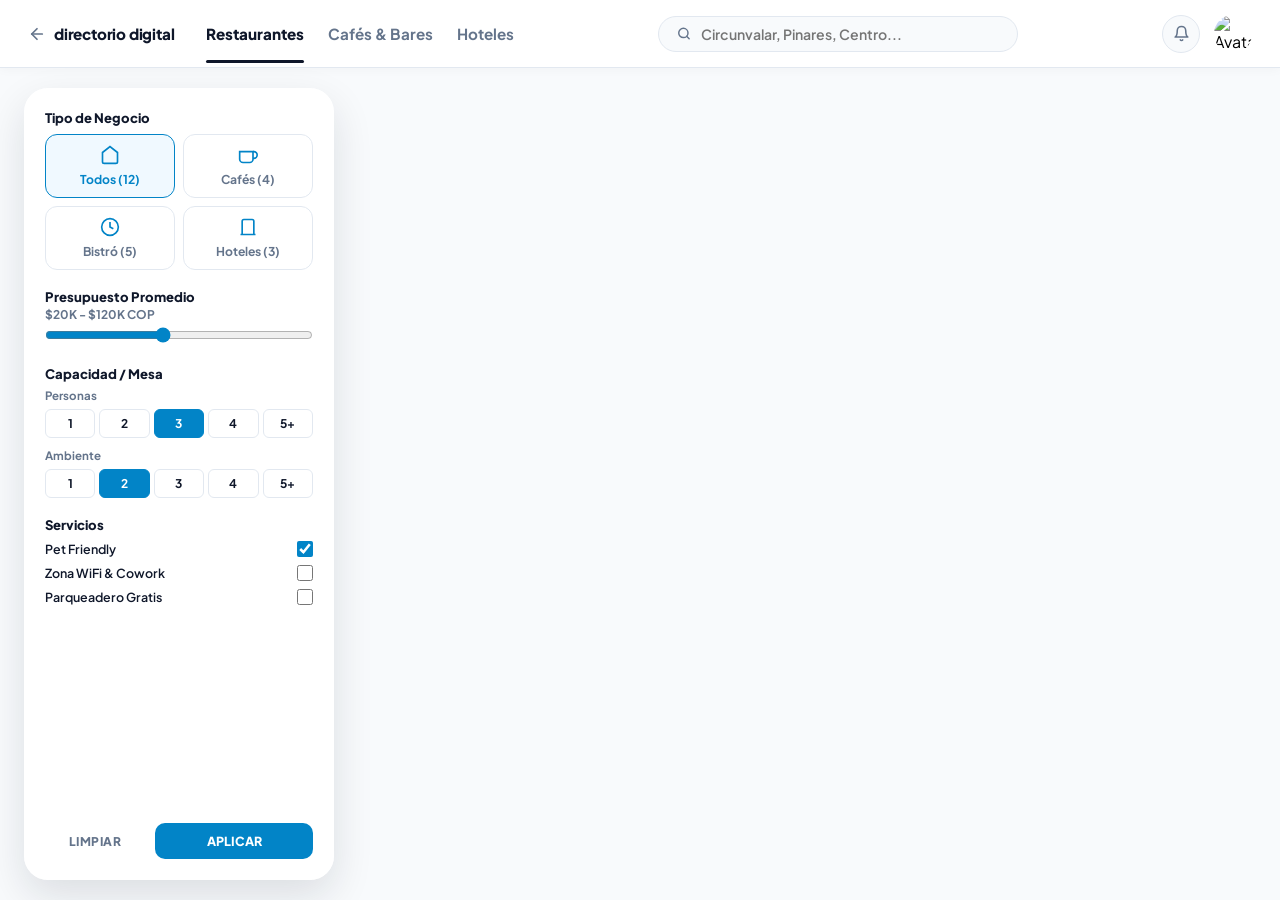
==== mapa.html @ 18b28521 "Add files via upload" ====
<!DOCTYPE html>
<html lang="es">
<head>
  <meta charset="UTF-8">
  <meta name="viewport" content="width=device-width, initial-scale=1.0">
  <title>Directorio Digital — Explorar Mapa</title>
  
  <!-- Google Fonts -->
  <link rel="preconnect" href="https://fonts.googleapis.com">
  <link rel="preconnect" href="https://fonts.gstatic.com" crossorigin>
  <link href="https://fonts.googleapis.com/css2?family=Plus+Jakarta+Sans:wght@400;500;600;700;800&display=swap" rel="stylesheet">
  
  <!-- Leaflet CSS -->
  <link rel="stylesheet" href="https://unpkg.com/leaflet@1.9.4/dist/leaflet.css" />

  <style>
    :root {
      --primary-blue: #0284c7;
      --primary-dark: #0369a1;
      --dark-text: #0f172a;
      --muted-text: #64748b;
      --border-light: #e2e8f0;
      --panel-bg: rgba(255, 255, 255, 0.96);
    }

    * {
      margin: 0;
      padding: 0;
      box-sizing: border-box;
      font-family: 'Plus Jakarta Sans', sans-serif;
    }

    html, body {
      width: 100%;
      height: 100%;
      overflow: hidden;
      background-color: #f8fafc;
    }

    /* --- App Container Full Screen --- */
    .map-dashboard-app {
      width: 100vw;
      height: 100vh;
      display: flex;
      flex-direction: column;
      position: relative;
      overflow: hidden;
    }

    /* --- Top Navbar --- */
    .dashboard-header {
      height: 68px;
      padding: 0 28px;
      display: flex;
      align-items: center;
      justify-content: space-between;
      border-bottom: 1px solid var(--border-light);
      background: #ffffff;
      z-index: 1000;
      flex-shrink: 0;
      box-shadow: 0 2px 10px rgba(0, 0, 0, 0.03);
    }

    .header-nav {
      display: flex;
      align-items: center;
      gap: 24px;
    }

    .dashboard-logo {
      display: flex;
      align-items: center;
      gap: 8px;
      text-decoration: none;
      color: var(--dark-text);
      font-weight: 800;
      font-size: 0.95rem;
      letter-spacing: -0.2px;
      margin-right: 8px;
      flex-shrink: 0;
    }

    .dashboard-logo svg {
      flex-shrink: 0;
      color: var(--muted-text);
      transition: color 0.2s, transform 0.2s;
    }

    .dashboard-logo:hover svg {
      color: var(--primary-blue);
      transform: translateX(-2px);
    }

    .header-nav button {
      background: none;
      border: none;
      font-size: 0.95rem;
      font-weight: 700;
      color: var(--muted-text);
      cursor: pointer;
      padding: 6px 0;
      position: relative;
      transition: color 0.2s;
    }

    .header-nav button.active {
      color: var(--dark-text);
      font-weight: 800;
    }

    .header-nav button.active::after {
      content: '';
      position: absolute;
      bottom: -14px;
      left: 0;
      width: 100%;
      height: 3px;
      background: var(--dark-text);
      border-radius: 99px;
    }

    .search-pill-header {
      background: #f8fafc;
      border: 1px solid var(--border-light);
      border-radius: 999px;
      padding: 8px 18px;
      display: flex;
      align-items: center;
      gap: 10px;
      width: 360px;
    }

    .search-pill-header input {
      border: none;
      outline: none;
      background: transparent;
      width: 100%;
      font-size: 0.88rem;
      font-weight: 600;
      color: var(--dark-text);
    }

    .header-user-side {
      display: flex;
      align-items: center;
      gap: 14px;
    }

    .header-icon-btn {
      width: 38px;
      height: 38px;
      border-radius: 50%;
      border: 1px solid var(--border-light);
      background: #f8fafc;
      display: flex;
      align-items: center;
      justify-content: center;
      cursor: pointer;
      color: var(--muted-text);
    }

    .user-thumb {
      width: 38px;
      height: 38px;
      border-radius: 50%;
      object-fit: cover;
    }

    /* --- Stage con Mapa Full --- */
    .dashboard-stage {
      flex: 1;
      width: 100%;
      height: calc(100vh - 68px);
      position: relative;
      overflow: hidden;
    }

    #map {
      width: 100%;
      height: 100%;
      position: absolute;
      top: 0;
      left: 0;
      z-index: 1;
    }

    /* --- Panel de Filtros Flotante a la Izquierda --- */
    .floating-sidebar {
      position: absolute;
      top: 20px;
      left: 24px;
      bottom: 20px;
      width: 310px;
      background: var(--panel-bg);
      backdrop-filter: blur(16px);
      -webkit-backdrop-filter: blur(16px);
      border: 1px solid rgba(255, 255, 255, 0.8);
      border-radius: 24px;
      box-shadow: 0 16px 40px rgba(15, 23, 42, 0.12);
      z-index: 500;
      padding: 20px;
      display: flex;
      flex-direction: column;
      gap: 18px;
      overflow-y: auto;
    }

    .filter-group-title {
      font-size: 0.82rem;
      font-weight: 800;
      color: var(--dark-text);
      margin-bottom: 8px;
    }

    .property-type-grid {
      display: grid;
      grid-template-columns: 1fr 1fr;
      gap: 8px;
    }

    .property-type-btn {
      background: #ffffff;
      border: 1.5px solid var(--border-light);
      border-radius: 12px;
      padding: 10px;
      display: flex;
      flex-direction: column;
      align-items: center;
      gap: 6px;
      cursor: pointer;
      font-size: 0.76rem;
      font-weight: 700;
      color: var(--muted-text);
      transition: all 0.2s;
    }

    .property-type-btn svg {
      stroke: var(--primary-blue);
      width: 20px;
      height: 20px;
    }

    .property-type-btn.active {
      border-color: var(--primary-blue);
      color: var(--primary-blue);
      background: #f0f9ff;
    }

    .budget-val {
      font-size: 0.75rem;
      font-weight: 700;
      color: var(--muted-text);
      margin-bottom: 4px;
    }

    .budget-slider {
      width: 100%;
      accent-color: var(--primary-blue);
      cursor: pointer;
    }

    .room-selector-group {
      display: flex;
      flex-direction: column;
      gap: 6px;
    }

    .room-label {
      font-size: 0.72rem;
      font-weight: 700;
      color: var(--muted-text);
    }

    .room-buttons {
      display: grid;
      grid-template-columns: repeat(5, 1fr);
      gap: 4px;
    }

    .room-btn {
      background: #ffffff;
      border: 1px solid var(--border-light);
      border-radius: 6px;
      padding: 6px 0;
      font-size: 0.75rem;
      font-weight: 700;
      color: var(--dark-text);
      cursor: pointer;
      transition: all 0.2s;
    }

    .room-btn.active {
      background: var(--primary-blue);
      border-color: var(--primary-blue);
      color: #ffffff;
    }

    .amenities-list {
      display: flex;
      flex-direction: column;
      gap: 8px;
    }

    .amenity-row {
      display: flex;
      justify-content: space-between;
      align-items: center;
      font-size: 0.78rem;
      font-weight: 600;
      color: var(--dark-text);
      cursor: pointer;
    }

    .amenity-row input[type="checkbox"] {
      width: 16px;
      height: 16px;
      accent-color: var(--primary-blue);
      cursor: pointer;
    }

    .sidebar-actions {
      margin-top: auto;
      display: flex;
      align-items: center;
      gap: 10px;
      padding-top: 8px;
    }

    .btn-advanced {
      flex: 1;
      background: transparent;
      border: none;
      font-size: 0.75rem;
      font-weight: 800;
      letter-spacing: 0.5px;
      color: var(--muted-text);
      cursor: pointer;
      text-transform: uppercase;
    }

    .btn-apply-primary {
      flex: 1.3;
      background: var(--primary-blue);
      color: #ffffff;
      border: none;
      border-radius: 10px;
      padding: 10px 14px;
      font-size: 0.78rem;
      font-weight: 800;
      text-transform: uppercase;
      cursor: pointer;
      transition: background 0.2s;
    }

    .btn-apply-primary:hover {
      background: var(--primary-dark);
    }

    /* --- Slider Inferior Flotante --- */
    .bottom-slider {
      position: absolute;
      bottom: 20px;
      left: 358px;
      right: 24px;
      z-index: 500;
      display: flex;
      gap: 14px;
      overflow-x: auto;
      padding: 4px 2px;
      scrollbar-width: none;
    }
    .bottom-slider::-webkit-scrollbar {
      display: none;
    }

    .property-card {
      width: 240px;
      background: #ffffff;
      border-radius: 18px;
      overflow: hidden;
      box-shadow: 0 14px 30px rgba(15, 23, 42, 0.12);
      border: 1px solid var(--border-light);
      flex-shrink: 0;
      cursor: pointer;
      transition: transform 0.2s ease, border-color 0.2s ease;
    }

    .property-card:hover, .property-card.active {
      transform: translateY(-4px);
      border-color: var(--primary-blue);
    }

    .property-thumb-wrap {
      position: relative;
      width: 100%;
      height: 115px;
      padding: 6px 6px 0;
    }

    .property-thumb {
      width: 100%;
      height: 100%;
      border-radius: 12px;
      object-fit: cover;
    }

    .property-tag-badge {
      position: absolute;
      top: 12px;
      left: 12px;
      background: rgba(255, 255, 255, 0.92);
      padding: 3px 8px;
      border-radius: 6px;
      font-size: 0.65rem;
      font-weight: 800;
      color: var(--dark-text);
    }

    .property-details {
      padding: 8px 12px 12px;
    }

    .property-price {
      font-size: 0.95rem;
      font-weight: 800;
      color: var(--dark-text);
      margin-bottom: 2px;
    }

    .property-title {
      font-size: 0.76rem;
      font-weight: 700;
      color: var(--muted-text);
      margin-bottom: 2px;
      white-space: nowrap;
      overflow: hidden;
      text-overflow: ellipsis;
    }

    .property-address {
      font-size: 0.7rem;
      color: #94a3b8;
      white-space: nowrap;
      overflow: hidden;
      text-overflow: ellipsis;
    }

    /* Pines del mapa */
    .map-pulse-pin {
      width: 12px;
      height: 12px;
      border-radius: 50%;
      background: var(--primary-blue);
      border: 2px solid #ffffff;
      box-shadow: 0 0 0 5px rgba(2, 132, 199, 0.35);
      cursor: pointer;
    }

    .map-pulse-pin.active {
      transform: scale(1.3);
      background: var(--dark-text);
      box-shadow: 0 0 0 7px rgba(15, 23, 42, 0.25);
    }

    .mobile-filter-btn {
      display: none;
      position: absolute;
      top: 16px;
      left: 16px;
      z-index: 600;
      background: var(--dark-text);
      color: #ffffff;
      border: none;
      border-radius: 999px;
      padding: 10px 18px;
      font-size: 0.8rem;
      font-weight: 700;
      align-items: center;
      gap: 6px;
      box-shadow: 0 8px 20px rgba(0, 0, 0, 0.2);
      cursor: pointer;
    }

    /* --- Responsive Móvil --- */
    @media (max-width: 820px) {
      .search-pill-header, .header-icon-btn, .user-thumb {
        display: none;
      }
      .dashboard-header {
        padding: 0 16px;
      }
      .header-nav {
        gap: 16px;
        overflow-x: auto;
        scrollbar-width: none;
      }
      .header-nav::-webkit-scrollbar {
        display: none;
      }
      .header-nav button {
        white-space: nowrap;
        flex-shrink: 0;
      }
      .mobile-filter-btn {
        display: flex;
      }
      .floating-sidebar {
        position: fixed;
        top: auto;
        bottom: -100%;
        left: 0;
        right: 0;
        width: 100%;
        height: 75vh;
        border-radius: 28px 28px 0 0;
        z-index: 2000;
        transition: bottom 0.35s ease;
      }
      .floating-sidebar.open {
        bottom: 0;
      }
      .bottom-slider {
        left: 16px;
        right: 16px;
        bottom: 16px;
      }
      .property-card {
        width: 200px;
      }
      .property-thumb-wrap {
        height: 100px;
      }
    }
  </style>
</head>
<body>

  <div class="map-dashboard-app">
    
    <!-- Top Header -->
    <header class="dashboard-header">
      <nav class="header-nav">
        <a href="index.html" class="dashboard-logo" aria-label="Volver al inicio">
          <svg width="18" height="18" viewBox="0 0 24 24" fill="none" stroke="currentColor" stroke-width="2.3" stroke-linecap="round" stroke-linejoin="round"><line x1="19" y1="12" x2="5" y2="12"></line><polyline points="12 19 5 12 12 5"></polyline></svg>
          directorio digital
        </a>
        <button class="active">Restaurantes</button>
        <button>Cafés & Bares</button>
        <button>Hoteles</button>
      </nav>

      <div class="search-pill-header">
        <svg width="15" height="15" viewBox="0 0 24 24" fill="none" stroke="#64748b" stroke-width="2.5" stroke-linecap="round" stroke-linejoin="round">
          <circle cx="11" cy="11" r="8"></circle>
          <line x1="21" y1="21" x2="16.65" y2="16.65"></line>
        </svg>
        <input type="text" id="topSearchInput" placeholder="Circunvalar, Pinares, Centro..." onkeyup="filterPlaces()">
      </div>

      <div class="header-user-side">
        <button class="header-icon-btn" aria-label="Notificaciones">
          <svg width="17" height="17" viewBox="0 0 24 24" fill="none" stroke="currentColor" stroke-width="2.2" stroke-linecap="round" stroke-linejoin="round">
            <path d="M18 8A6 6 0 0 0 6 8c0 7-3 9-3 9h18s-3-2-3-9"></path>
            <path d="M13.73 21a2 2 0 0 1-3.46 0"></path>
          </svg>
        </button>
        <img class="user-thumb" src="https://images.unsplash.com/photo-1534528741775-53994a69daeb?w=100&auto=format&fit=crop&q=60" alt="Avatar">
      </div>
    </header>

    <!-- Stage del Mapa -->
    <div class="dashboard-stage">

      <button class="mobile-filter-btn" onclick="toggleSidebar()">
        <svg width="14" height="14" viewBox="0 0 24 24" fill="none" stroke="currentColor" stroke-width="2.5"><polygon points="22 3 2 3 10 12.46 10 19 14 21 14 12.46 22 3"></polygon></svg>
        Filtros
      </button>

      <!-- Panel Flotante Izquierdo -->
      <aside class="floating-sidebar" id="sidebarPanel">
        <div>
          <div class="filter-group-title">Tipo de Negocio</div>
          <div class="property-type-grid">
            <button class="property-type-btn active" onclick="selectType('todos', this)">
              <svg viewBox="0 0 24 24" fill="none" stroke-width="2"><path d="M3 9l9-7 9 7v11a2 2 0 0 1-2 2H5a2 2 0 0 1-2-2z"></path></svg>
              Todos (12)
            </button>
            <button class="property-type-btn" onclick="selectType('Café', this)">
              <svg viewBox="0 0 24 24" fill="none" stroke-width="2"><path d="M18 8h1a4 4 0 0 1 0 8h-1"></path><path d="M2 8h16v9a4 4 0 0 1-4 4H6a4 4 0 0 1-4-4V8z"></path></svg>
              Cafés (4)
            </button>
            <button class="property-type-btn" onclick="selectType('Restaurante', this)">
              <svg viewBox="0 0 24 24" fill="none" stroke-width="2"><circle cx="12" cy="12" r="10"></circle><path d="M12 6v6l4 2"></path></svg>
              Bistró (5)
            </button>
            <button class="property-type-btn" onclick="selectType('Hotel', this)">
              <svg viewBox="0 0 24 24" fill="none" stroke-width="2"><path d="M3 21h18"></path><path d="M5 21V5a2 2 0 0 1 2-2h10a2 2 0 0 1 2 2v16"></path></svg>
              Hoteles (3)
            </button>
          </div>
        </div>

        <div class="budget-box">
          <div class="filter-group-title" style="margin-bottom:2px;">Presupuesto Promedio</div>
          <div class="budget-val" id="budgetDisplay">$20K - $120K COP</div>
          <input type="range" class="budget-slider" min="20" max="250" value="120" oninput="document.getElementById('budgetDisplay').innerText = '$20K - $' + this.value + 'K COP'">
        </div>

        <div class="room-selector-group">
          <div class="filter-group-title" style="margin-bottom:0;">Capacidad / Mesa</div>
          
          <span class="room-label">Personas</span>
          <div class="room-buttons">
            <button class="room-btn">1</button>
            <button class="room-btn">2</button>
            <button class="room-btn active">3</button>
            <button class="room-btn">4</button>
            <button class="room-btn">5+</button>
          </div>

          <span class="room-label" style="margin-top:4px;">Ambiente</span>
          <div class="room-buttons">
            <button class="room-btn">1</button>
            <button class="room-btn active">2</button>
            <button class="room-btn">3</button>
            <button class="room-btn">4</button>
            <button class="room-btn">5+</button>
          </div>
        </div>

        <div>
          <div class="filter-group-title">Servicios</div>
          <div class="amenities-list">
            <label class="amenity-row">
              <span>Pet Friendly</span>
              <input type="checkbox" checked>
            </label>
            <label class="amenity-row">
              <span>Zona WiFi & Cowork</span>
              <input type="checkbox">
            </label>
            <label class="amenity-row">
              <span>Parqueadero Gratis</span>
              <input type="checkbox">
            </label>
          </div>
        </div>

        <div class="sidebar-actions">
          <button class="btn-advanced" onclick="resetFilters()">Limpiar</button>
          <button class="btn-apply-primary" onclick="toggleSidebar()">Aplicar</button>
        </div>
      </aside>

      <!-- Carrusel Inferior -->
      <div class="bottom-slider" id="propertiesSlider"></div>

      <!-- Mapa -->
      <div id="map"></div>

    </div>
  </div>

  <!-- Leaflet JS -->
  <script src="https://unpkg.com/leaflet@1.9.4/dist/leaflet.js"></script>

  <script>
    const places = [
      {
        id: 1,
        name: "Origen & Grano Café",
        category: "Café",
        tag: "Abierto",
        price: "$14.000 COP",
        sub: "Café Especial · Repostería",
        address: "Cra 13 # 14-22, Centro",
        lat: 4.8143,
        lng: -75.6946,
        image: "https://images.unsplash.com/photo-1554118811-1e0d58224f24?w=500&auto=format&fit=crop&q=60"
      },
      {
        id: 2,
        name: "La Brasa Bistro",
        category: "Restaurante",
        tag: "Recomendado",
        price: "$45.000 COP",
        sub: "Cortes Premium · Vinos",
        address: "Av. Circunvalar # 8-45",
        lat: 4.8095,
        lng: -75.6880,
        image: "https://images.unsplash.com/photo-1517248135467-4c7edcad34c4?w=500&auto=format&fit=crop&q=60"
      },
      {
        id: 3,
        name: "Rooftop 360",
        category: "Restaurante",
        tag: "Popular",
        price: "$38.000 COP",
        sub: "Coctelería · Panorámica",
        address: "Calle 14 # 23-11",
        lat: 4.8160,
        lng: -75.6920,
        image: "https://images.unsplash.com/photo-1514933651103-005eec06c04b?w=500&auto=format&fit=crop&q=60"
      },
      {
        id: 4,
        name: "Casa Verde Suites",
        category: "Hotel",
        tag: "Boutique",
        price: "$180.000 COP",
        sub: "Hospedaje · Desayuno",
        address: "Sector Los Álamos",
        lat: 4.8010,
        lng: -75.6840,
        image: "https://images.unsplash.com/photo-1566073771259-6a8506099945?w=500&auto=format&fit=crop&q=60"
      }
    ];

    let currentCategory = 'todos';
    let markers = {};

    // Iniciar Mapa centrado
    const map = L.map('map', {
      zoomControl: false
    }).setView([4.8115, -75.6900], 14);

    L.control.zoom({ position: 'topright' }).addTo(map);

    L.tileLayer('https://{s}.basemaps.cartocdn.com/light_all/{z}/{x}/{y}{r}.png', {
      attribution: '&copy; OpenStreetMap &copy; CARTO',
      maxZoom: 19
    }).addTo(map);

    // Forzar redibujado de mapa para evitar tiles vacíos
    setTimeout(() => { map.invalidateSize(); }, 250);
    window.addEventListener('resize', () => { map.invalidateSize(); });

    function renderPlaces(items) {
      const slider = document.getElementById('propertiesSlider');
      slider.innerHTML = '';

      Object.values(markers).forEach(m => map.removeLayer(m));
      markers = {};

      items.forEach(place => {
        // Tarjeta
        const card = document.createElement('div');
        card.className = 'property-card';
        card.id = `card-${place.id}`;
        card.onclick = () => focusPlace(place.id);

        card.innerHTML = `
          <div class="property-thumb-wrap">
            <span class="property-tag-badge">${place.tag}</span>
            <img class="property-thumb" src="${place.image}" alt="${place.name}">
          </div>
          <div class="property-details">
            <div class="property-price">${place.price}</div>
            <div class="property-title">${place.sub}</div>
            <div class="property-address">${place.address}</div>
          </div>
        `;
        slider.appendChild(card);

        // Pin mapa
        const pinIcon = L.divIcon({
          className: 'pin-leaflet-wrap',
          html: `<div class="map-pulse-pin" id="pin-${place.id}"></div>`,
          iconSize: [12, 12],
          iconAnchor: [6, 6]
        });

        const popupHtml = `
          <div style="padding:8px 8px 12px; width:210px; background:#fff;">
            <img src="${place.image}" style="width:100%; height:110px; border-radius:10px; object-fit:cover; margin-bottom:6px;">
            <div style="font-weight:800; font-size:0.95rem; color:#0f172a;">${place.price}</div>
            <div style="font-weight:700; font-size:0.75rem; color:#64748b;">${place.name}</div>
            <div style="font-size:0.7rem; color:#94a3b8;">${place.address}</div>
          </div>
        `;

        const marker = L.marker([place.lat, place.lng], { icon: pinIcon })
          .addTo(map)
          .bindPopup(popupHtml, { offset: [0, -6] });

        marker.on('click', () => highlightCard(place.id));
        markers[place.id] = marker;
      });
    }

    function focusPlace(id) {
      highlightCard(id);
      const place = places.find(p => p.id === id);
      if (place && markers[id]) {
        map.flyTo([place.lat, place.lng], 16, { duration: 0.8 });
        markers[id].openPopup();
      }
    }

    function highlightCard(id) {
      document.querySelectorAll('.property-card').forEach(c => c.classList.remove('active'));
      document.querySelectorAll('.map-pulse-pin').forEach(p => p.classList.remove('active'));

      const targetCard = document.getElementById(`card-${id}`);
      const targetPin = document.getElementById(`pin-${id}`);

      if (targetCard) {
        targetCard.classList.add('active');
        targetCard.scrollIntoView({ behavior: 'smooth', block: 'nearest', inline: 'center' });
      }
      if (targetPin) targetPin.classList.add('active');
    }

    function selectType(cat, btn) {
      currentCategory = cat;
      document.querySelectorAll('.property-type-btn').forEach(b => b.classList.remove('active'));
      btn.classList.add('active');
      filterPlaces();
    }

    function filterPlaces() {
      const search = document.getElementById('topSearchInput').value.toLowerCase();
      const filtered = places.filter(p => {
        const matchCat = currentCategory === 'todos' || p.category === currentCategory;
        const matchTxt = p.name.toLowerCase().includes(search) || p.address.toLowerCase().includes(search);
        return matchCat && matchTxt;
      });
      renderPlaces(filtered);
    }

    function resetFilters() {
      currentCategory = 'todos';
      document.getElementById('topSearchInput').value = '';
      document.querySelectorAll('.property-type-btn').forEach((b, i) => b.classList.toggle('active', i === 0));
      renderPlaces(places);
    }

    function toggleSidebar() {
      document.getElementById('sidebarPanel').classList.toggle('open');
    }

    renderPlaces(places);
  </script>
</body>
</html>
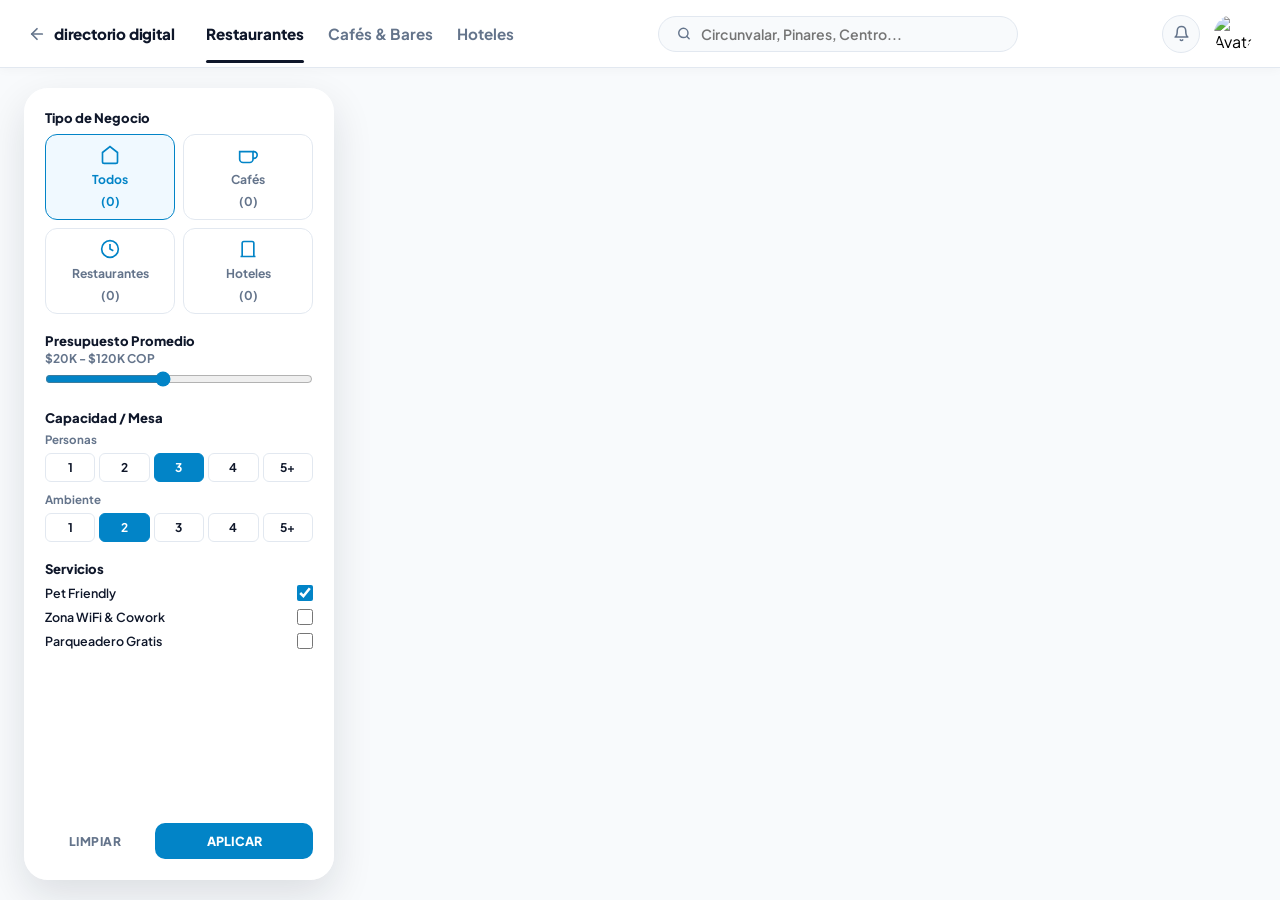
==== commit 53aea725: "Add files via upload" ====
--- a/mapa.html
+++ b/mapa.html
@@ -9,9 +9,6 @@
   <link rel="preconnect" href="https://fonts.googleapis.com">
   <link rel="preconnect" href="https://fonts.gstatic.com" crossorigin>
   <link href="https://fonts.googleapis.com/css2?family=Plus+Jakarta+Sans:wght@400;500;600;700;800&display=swap" rel="stylesheet">
-  
-  <!-- Leaflet CSS -->
-  <link rel="stylesheet" href="https://unpkg.com/leaflet@1.9.4/dist/leaflet.css" />
 
   <style>
     :root {
@@ -443,23 +440,6 @@
       white-space: nowrap;
       overflow: hidden;
       text-overflow: ellipsis;
-    }
-
-    /* Pines del mapa */
-    .map-pulse-pin {
-      width: 12px;
-      height: 12px;
-      border-radius: 50%;
-      background: var(--primary-blue);
-      border: 2px solid #ffffff;
-      box-shadow: 0 0 0 5px rgba(2, 132, 199, 0.35);
-      cursor: pointer;
-    }
-
-    .map-pulse-pin.active {
-      transform: scale(1.3);
-      background: var(--dark-text);
-      box-shadow: 0 0 0 7px rgba(15, 23, 42, 0.25);
     }
 
     .mobile-filter-btn {
@@ -481,6 +461,29 @@
       cursor: pointer;
     }
 
+    /* Aviso de datos de ejemplo / error de conexión */
+    .demo-data-banner {
+      display: none;
+      position: absolute;
+      top: 16px;
+      right: 16px;
+      z-index: 700;
+      background: rgba(15, 23, 42, 0.92);
+      color: #ffffff;
+      padding: 8px 16px;
+      border-radius: 999px;
+      font-size: 0.72rem;
+      font-weight: 700;
+      box-shadow: 0 8px 20px rgba(0, 0, 0, 0.2);
+      max-width: 300px;
+      text-align: center;
+      line-height: 1.4;
+    }
+
+    .demo-data-banner.warning {
+      background: rgba(220, 38, 38, 0.95);
+    }
+
     /* --- Responsive Móvil --- */
     @media (max-width: 820px) {
       .search-pill-header, .header-icon-btn, .user-thumb {
@@ -583,19 +586,19 @@
           <div class="property-type-grid">
             <button class="property-type-btn active" onclick="selectType('todos', this)">
               <svg viewBox="0 0 24 24" fill="none" stroke-width="2"><path d="M3 9l9-7 9 7v11a2 2 0 0 1-2 2H5a2 2 0 0 1-2-2z"></path></svg>
-              Todos (12)
+              Todos <span class="ptb-count" data-cat="todos">(0)</span>
             </button>
             <button class="property-type-btn" onclick="selectType('Café', this)">
               <svg viewBox="0 0 24 24" fill="none" stroke-width="2"><path d="M18 8h1a4 4 0 0 1 0 8h-1"></path><path d="M2 8h16v9a4 4 0 0 1-4 4H6a4 4 0 0 1-4-4V8z"></path></svg>
-              Cafés (4)
+              Cafés <span class="ptb-count" data-cat="Café">(0)</span>
             </button>
             <button class="property-type-btn" onclick="selectType('Restaurante', this)">
               <svg viewBox="0 0 24 24" fill="none" stroke-width="2"><circle cx="12" cy="12" r="10"></circle><path d="M12 6v6l4 2"></path></svg>
-              Bistró (5)
+              Restaurantes <span class="ptb-count" data-cat="Restaurante">(0)</span>
             </button>
             <button class="property-type-btn" onclick="selectType('Hotel', this)">
               <svg viewBox="0 0 24 24" fill="none" stroke-width="2"><path d="M3 21h18"></path><path d="M5 21V5a2 2 0 0 1 2-2h10a2 2 0 0 1 2 2v16"></path></svg>
-              Hoteles (3)
+              Hoteles <span class="ptb-count" data-cat="Hotel">(0)</span>
             </button>
           </div>
         </div>
@@ -652,6 +655,9 @@
         </div>
       </aside>
 
+      <!-- Aviso de datos de ejemplo / error de conexión -->
+      <div class="demo-data-banner" id="demoDataBanner"></div>
+
       <!-- Carrusel Inferior -->
       <div class="bottom-slider" id="propertiesSlider"></div>
 
@@ -661,185 +667,287 @@
     </div>
   </div>
 
-  <!-- Leaflet JS -->
-  <script src="https://unpkg.com/leaflet@1.9.4/dist/leaflet.js"></script>
+  <!-- Firebase (mismo proyecto que tu app gogo-ayuda-pereira; colección nueva
+       "directorio_negocios" para no tocar la colección "negocios" de esa otra app) -->
+  <script src="https://www.gstatic.com/firebasejs/10.13.1/firebase-app-compat.js"></script>
+  <script src="https://www.gstatic.com/firebasejs/10.13.1/firebase-firestore-compat.js"></script>
+  <script src="https://www.gstatic.com/firebasejs/10.13.1/firebase-auth-compat.js"></script>
 
   <script>
-    const places = [
-      {
-        id: 1,
-        name: "Origen & Grano Café",
-        category: "Café",
-        tag: "Abierto",
-        price: "$14.000 COP",
-        sub: "Café Especial · Repostería",
-        address: "Cra 13 # 14-22, Centro",
-        lat: 4.8143,
-        lng: -75.6946,
-        image: "https://images.unsplash.com/photo-1554118811-1e0d58224f24?w=500&auto=format&fit=crop&q=60"
-      },
-      {
-        id: 2,
-        name: "La Brasa Bistro",
-        category: "Restaurante",
-        tag: "Recomendado",
-        price: "$45.000 COP",
-        sub: "Cortes Premium · Vinos",
-        address: "Av. Circunvalar # 8-45",
-        lat: 4.8095,
-        lng: -75.6880,
-        image: "https://images.unsplash.com/photo-1517248135467-4c7edcad34c4?w=500&auto=format&fit=crop&q=60"
-      },
-      {
-        id: 3,
-        name: "Rooftop 360",
-        category: "Restaurante",
-        tag: "Popular",
-        price: "$38.000 COP",
-        sub: "Coctelería · Panorámica",
-        address: "Calle 14 # 23-11",
-        lat: 4.8160,
-        lng: -75.6920,
-        image: "https://images.unsplash.com/photo-1514933651103-005eec06c04b?w=500&auto=format&fit=crop&q=60"
-      },
-      {
-        id: 4,
-        name: "Casa Verde Suites",
-        category: "Hotel",
-        tag: "Boutique",
-        price: "$180.000 COP",
-        sub: "Hospedaje · Desayuno",
-        address: "Sector Los Álamos",
-        lat: 4.8010,
-        lng: -75.6840,
-        image: "https://images.unsplash.com/photo-1566073771259-6a8506099945?w=500&auto=format&fit=crop&q=60"
-      }
+    /* =========================================================================
+       CONFIGURACIÓN DE FIREBASE
+       Mismo proyecto de Firebase que ya usas en gogo-ayuda-pereira (mismo
+       Firebase Console). Los negocios de este directorio viven en una
+       colección aparte para no mezclarse con los datos de esa otra app.
+
+       Documento esperado en Firestore, colección "directorio_negocios":
+       {
+         nombre: "Origen & Grano Café",
+         categoria: "Café" | "Restaurante" | "Hotel",
+         etiqueta: "Abierto",
+         precio: "$14.000 COP",
+         descripcion: "Café Especial · Repostería",
+         direccion: "Cra 13 # 14-22, Centro",
+         lat: 4.8143,
+         lng: -75.6946,
+         imagen: "https://..."
+       }
+       ========================================================================= */
+    const firebaseConfig = {
+      apiKey: "AIzaSyACQy3_crmbhwAhDhz1Pzna867rIgVKkys",
+      authDomain: "pereira-ayuda.firebaseapp.com",
+      projectId: "pereira-ayuda",
+      storageBucket: "pereira-ayuda.firebasestorage.app",
+      messagingSenderId: "984621155917",
+      appId: "1:984621155917:web:beeccea5aea47cfc43be04"
+    };
+
+    firebase.initializeApp(firebaseConfig);
+    const db = firebase.firestore();
+    const auth = firebase.auth();
+
+    // Datos de respaldo: solo se usan mientras la colección de Firestore esté
+    // vacía (o si no se puede conectar), para que el mapa nunca se vea vacío.
+    const FALLBACK_PLACES = [
+      { id: 'demo-1', nombre: "Origen & Grano Café", categoria: "Café", etiqueta: "Abierto", precio: "$14.000 COP", descripcion: "Café Especial · Repostería", direccion: "Cra 13 # 14-22, Centro", lat: 4.8143, lng: -75.6946, imagen: "https://images.unsplash.com/photo-1554118811-1e0d58224f24?w=500&auto=format&fit=crop&q=60" },
+      { id: 'demo-2', nombre: "La Brasa Bistro", categoria: "Restaurante", etiqueta: "Recomendado", precio: "$45.000 COP", descripcion: "Cortes Premium · Vinos", direccion: "Av. Circunvalar # 8-45", lat: 4.8095, lng: -75.6880, imagen: "https://images.unsplash.com/photo-1517248135467-4c7edcad34c4?w=500&auto=format&fit=crop&q=60" },
+      { id: 'demo-3', nombre: "Rooftop 360", categoria: "Restaurante", etiqueta: "Popular", precio: "$38.000 COP", descripcion: "Coctelería · Panorámica", direccion: "Calle 14 # 23-11", lat: 4.8160, lng: -75.6920, imagen: "https://images.unsplash.com/photo-1514933651103-005eec06c04b?w=500&auto=format&fit=crop&q=60" },
+      { id: 'demo-4', nombre: "Casa Verde Suites", categoria: "Hotel", etiqueta: "Boutique", precio: "$180.000 COP", descripcion: "Hospedaje · Desayuno", direccion: "Sector Los Álamos", lat: 4.8010, lng: -75.6840, imagen: "https://images.unsplash.com/photo-1566073771259-6a8506099945?w=500&auto=format&fit=crop&q=60" }
     ];
-
+    const FALLBACK_MAP = FALLBACK_PLACES.reduce((acc, p) => { acc[p.id] = p; return acc; }, {});
+
+    const PEREIRA_CENTER = { lat: 4.8115, lng: -75.6900 };
+
+    // Mismo estilo de mapa "claro" que ya usas en gogo-ayuda-pereira
+    const MAP_LIGHT_STYLE = [
+      { elementType: 'geometry', stylers: [{ color: '#f4f5f6' }] },
+      { elementType: 'labels.text.stroke', stylers: [{ color: '#ffffff' }] },
+      { elementType: 'labels.text.fill', stylers: [{ color: '#5b6168' }] },
+      { featureType: 'administrative', elementType: 'geometry', stylers: [{ color: '#c9ced2' }] },
+      { featureType: 'poi', stylers: [{ visibility: 'off' }] },
+      { featureType: 'road', elementType: 'geometry', stylers: [{ color: '#ffffff' }] },
+      { featureType: 'road', elementType: 'labels.text.fill', stylers: [{ color: '#6b7280' }] },
+      { featureType: 'road.highway', elementType: 'geometry', stylers: [{ color: '#e7e2c8' }] },
+      { featureType: 'transit', stylers: [{ visibility: 'off' }] },
+      { featureType: 'water', elementType: 'geometry', stylers: [{ color: '#cfe8f3' }] },
+      { featureType: 'water', elementType: 'labels.text.fill', stylers: [{ color: '#5b6168' }] }
+    ];
+
+    let map = null;
+    let mapReady = false;
+    let infoWindow = null;
+    let negocios = {};          // id -> data, viene de Firestore en tiempo real
+    let firestoreHasData = false;
+    let markers = {};           // id -> google.maps.Marker
     let currentCategory = 'todos';
-    let markers = {};
-
-    // Iniciar Mapa centrado
-    const map = L.map('map', {
-      zoomControl: false
-    }).setView([4.8115, -75.6900], 14);
-
-    L.control.zoom({ position: 'topright' }).addTo(map);
-
-    L.tileLayer('https://{s}.basemaps.cartocdn.com/light_all/{z}/{x}/{y}{r}.png', {
-      attribution: '&copy; OpenStreetMap &copy; CARTO',
-      maxZoom: 19
-    }).addTo(map);
-
-    // Forzar redibujado de mapa para evitar tiles vacíos
-    setTimeout(() => { map.invalidateSize(); }, 250);
-    window.addEventListener('resize', () => { map.invalidateSize(); });
-
-    function renderPlaces(items) {
+    let activeId = null;
+
+    function showBanner(msg, type) {
+      const el = document.getElementById('demoDataBanner');
+      el.textContent = msg;
+      el.className = 'demo-data-banner' + (type ? ' ' + type : '');
+      el.style.display = 'block';
+    }
+    function hideBanner() {
+      document.getElementById('demoDataBanner').style.display = 'none';
+    }
+
+    function currentSource() {
+      return firestoreHasData ? negocios : FALLBACK_MAP;
+    }
+
+    function pinIcon(active) {
+      const fill = active ? '#0f172a' : '#0284c7';
+      const ring = active ? 'rgba(15,23,42,0.25)' : 'rgba(2,132,199,0.35)';
+      const size = active ? 30 : 24;
+      const svg = `<svg xmlns="http://www.w3.org/2000/svg" width="${size}" height="${size}" viewBox="0 0 24 24">
+        <circle cx="12" cy="12" r="10" fill="${ring}"/>
+        <circle cx="12" cy="12" r="6" fill="${fill}" stroke="#ffffff" stroke-width="2"/>
+      </svg>`;
+      return {
+        url: 'data:image/svg+xml;charset=UTF-8,' + encodeURIComponent(svg),
+        scaledSize: new google.maps.Size(size, size),
+        anchor: new google.maps.Point(size / 2, size / 2)
+      };
+    }
+
+    function popupHtml(p) {
+      return `
+        <div style="padding:8px 8px 12px; width:210px; font-family:'Plus Jakarta Sans', sans-serif;">
+          <img src="${p.imagen || ''}" style="width:100%; height:110px; border-radius:10px; object-fit:cover; margin-bottom:6px;">
+          <div style="font-weight:800; font-size:0.95rem; color:#0f172a;">${p.precio || ''}</div>
+          <div style="font-weight:700; font-size:0.75rem; color:#64748b;">${p.nombre || ''}</div>
+          <div style="font-size:0.7rem; color:#94a3b8;">${p.direccion || ''}</div>
+        </div>
+      `;
+    }
+
+    function updateCounts(all) {
+      const counts = { todos: all.length, 'Café': 0, 'Restaurante': 0, 'Hotel': 0 };
+      all.forEach(p => { if (counts[p.categoria] !== undefined) counts[p.categoria]++; });
+      document.querySelectorAll('.ptb-count').forEach(el => {
+        el.textContent = `(${counts[el.dataset.cat] || 0})`;
+      });
+    }
+
+    function renderAll() {
+      if (!mapReady) return;
+
+      const source = currentSource();
+      const all = Object.values(source);
+      const search = (document.getElementById('topSearchInput').value || '').toLowerCase();
+      const entries = Object.entries(source).filter(([, p]) => {
+        const matchCat = currentCategory === 'todos' || p.categoria === currentCategory;
+        const matchTxt = (p.nombre || '').toLowerCase().includes(search) || (p.direccion || '').toLowerCase().includes(search);
+        return matchCat && matchTxt;
+      });
+
+      // Tarjetas del carrusel inferior
       const slider = document.getElementById('propertiesSlider');
       slider.innerHTML = '';
-
-      Object.values(markers).forEach(m => map.removeLayer(m));
-      markers = {};
-
-      items.forEach(place => {
-        // Tarjeta
+      entries.forEach(([id, p]) => {
         const card = document.createElement('div');
-        card.className = 'property-card';
-        card.id = `card-${place.id}`;
-        card.onclick = () => focusPlace(place.id);
-
+        card.className = 'property-card' + (id === activeId ? ' active' : '');
+        card.id = `card-${id}`;
+        card.onclick = () => focusPlace(id);
         card.innerHTML = `
           <div class="property-thumb-wrap">
-            <span class="property-tag-badge">${place.tag}</span>
-            <img class="property-thumb" src="${place.image}" alt="${place.name}">
+            <span class="property-tag-badge">${p.etiqueta || ''}</span>
+            <img class="property-thumb" src="${p.imagen || ''}" alt="${p.nombre || ''}">
           </div>
           <div class="property-details">
-            <div class="property-price">${place.price}</div>
-            <div class="property-title">${place.sub}</div>
-            <div class="property-address">${place.address}</div>
+            <div class="property-price">${p.precio || ''}</div>
+            <div class="property-title">${p.descripcion || ''}</div>
+            <div class="property-address">${p.direccion || ''}</div>
           </div>
         `;
         slider.appendChild(card);
-
-        // Pin mapa
-        const pinIcon = L.divIcon({
-          className: 'pin-leaflet-wrap',
-          html: `<div class="map-pulse-pin" id="pin-${place.id}"></div>`,
-          iconSize: [12, 12],
-          iconAnchor: [6, 6]
-        });
-
-        const popupHtml = `
-          <div style="padding:8px 8px 12px; width:210px; background:#fff;">
-            <img src="${place.image}" style="width:100%; height:110px; border-radius:10px; object-fit:cover; margin-bottom:6px;">
-            <div style="font-weight:800; font-size:0.95rem; color:#0f172a;">${place.price}</div>
-            <div style="font-weight:700; font-size:0.75rem; color:#64748b;">${place.name}</div>
-            <div style="font-size:0.7rem; color:#94a3b8;">${place.address}</div>
-          </div>
-        `;
-
-        const marker = L.marker([place.lat, place.lng], { icon: pinIcon })
-          .addTo(map)
-          .bindPopup(popupHtml, { offset: [0, -6] });
-
-        marker.on('click', () => highlightCard(place.id));
-        markers[place.id] = marker;
       });
+
+      // Marcadores: quita los que ya no aplican, agrega/actualiza el resto
+      const visibleIds = new Set(entries.map(([id]) => id));
+      Object.keys(markers).forEach(id => {
+        if (!visibleIds.has(id)) {
+          markers[id].setMap(null);
+          delete markers[id];
+        }
+      });
+
+      entries.forEach(([id, p]) => {
+        if (typeof p.lat !== 'number' || typeof p.lng !== 'number') return;
+        if (markers[id]) {
+          markers[id].setPosition({ lat: p.lat, lng: p.lng });
+          markers[id].setIcon(pinIcon(id === activeId));
+        } else {
+          const marker = new google.maps.Marker({
+            position: { lat: p.lat, lng: p.lng },
+            map,
+            icon: pinIcon(id === activeId),
+            title: p.nombre || ''
+          });
+          marker.addListener('click', () => focusPlace(id));
+          markers[id] = marker;
+        }
+      });
+
+      updateCounts(all);
     }
 
     function focusPlace(id) {
+      const p = currentSource()[id];
+      if (!p || !markers[id]) return;
+
       highlightCard(id);
-      const place = places.find(p => p.id === id);
-      if (place && markers[id]) {
-        map.flyTo([place.lat, place.lng], 16, { duration: 0.8 });
-        markers[id].openPopup();
-      }
+      map.panTo({ lat: p.lat, lng: p.lng });
+      map.setZoom(16);
+      infoWindow.setContent(popupHtml(p));
+      infoWindow.open({ map, anchor: markers[id] });
     }
 
     function highlightCard(id) {
+      const prevActive = activeId;
+      activeId = id;
+
       document.querySelectorAll('.property-card').forEach(c => c.classList.remove('active'));
-      document.querySelectorAll('.map-pulse-pin').forEach(p => p.classList.remove('active'));
-
       const targetCard = document.getElementById(`card-${id}`);
-      const targetPin = document.getElementById(`pin-${id}`);
-
       if (targetCard) {
         targetCard.classList.add('active');
         targetCard.scrollIntoView({ behavior: 'smooth', block: 'nearest', inline: 'center' });
       }
-      if (targetPin) targetPin.classList.add('active');
+
+      if (prevActive && markers[prevActive]) markers[prevActive].setIcon(pinIcon(false));
+      if (markers[id]) markers[id].setIcon(pinIcon(true));
     }
 
     function selectType(cat, btn) {
       currentCategory = cat;
       document.querySelectorAll('.property-type-btn').forEach(b => b.classList.remove('active'));
       btn.classList.add('active');
-      filterPlaces();
+      renderAll();
     }
 
     function filterPlaces() {
-      const search = document.getElementById('topSearchInput').value.toLowerCase();
-      const filtered = places.filter(p => {
-        const matchCat = currentCategory === 'todos' || p.category === currentCategory;
-        const matchTxt = p.name.toLowerCase().includes(search) || p.address.toLowerCase().includes(search);
-        return matchCat && matchTxt;
-      });
-      renderPlaces(filtered);
+      renderAll();
     }
 
     function resetFilters() {
       currentCategory = 'todos';
       document.getElementById('topSearchInput').value = '';
       document.querySelectorAll('.property-type-btn').forEach((b, i) => b.classList.toggle('active', i === 0));
-      renderPlaces(places);
+      renderAll();
     }
 
     function toggleSidebar() {
       document.getElementById('sidebarPanel').classList.toggle('open');
     }
 
-    renderPlaces(places);
+    // Llamada automáticamente por el script de Google Maps de abajo (parámetro callback)
+    function initGoogleMap() {
+      map = new google.maps.Map(document.getElementById('map'), {
+        center: PEREIRA_CENTER,
+        zoom: 14,
+        styles: MAP_LIGHT_STYLE,
+        disableDefaultUI: false,
+        zoomControl: true,
+        fullscreenControl: false,
+        streetViewControl: false,
+        mapTypeControl: false
+      });
+      infoWindow = new google.maps.InfoWindow();
+      mapReady = true;
+      renderAll();
+    }
+    window.initGoogleMap = initGoogleMap;
+
+    // Autenticación anónima (mismo mecanismo que gogo-ayuda-pereira) + escucha
+    // en tiempo real de la colección "directorio_negocios"
+    auth.signInAnonymously().then(() => {
+      db.collection('directorio_negocios').onSnapshot(snapshot => {
+        negocios = {};
+        snapshot.forEach(doc => { negocios[doc.id] = doc.data(); });
+        firestoreHasData = snapshot.size > 0;
+        if (firestoreHasData) {
+          hideBanner();
+        } else {
+          showBanner('Mostrando negocios de ejemplo — agrega los tuyos en Firestore (colección "directorio_negocios")');
+        }
+        renderAll();
+      }, err => {
+        console.error('Error escuchando directorio_negocios:', err);
+        showBanner('No se pudo leer Firestore (revisa las reglas de seguridad) — mostrando negocios de ejemplo', 'warning');
+        renderAll();
+      });
+    }).catch(err => {
+      console.error('Error de autenticación Firebase:', err);
+      showBanner('No se pudo conectar con Firebase — mostrando negocios de ejemplo', 'warning');
+      renderAll();
+    });
   </script>
+
+  <!-- Google Maps JS API: usa la misma API Key que gogo-ayuda-pereira.
+       IMPORTANTE: en Google Cloud Console debes agregar este dominio
+       (directorio-digital.pages.dev/*) a los "Referentes HTTP" permitidos
+       de esta API Key, o el mapa no cargará. -->
+  <script async defer src="https://maps.googleapis.com/maps/api/js?key=AIzaSyAHk56a7SXa61oy1xaTOdPQ_bLZ3E_Tcls&callback=initGoogleMap"></script>
 </body>
 </html>
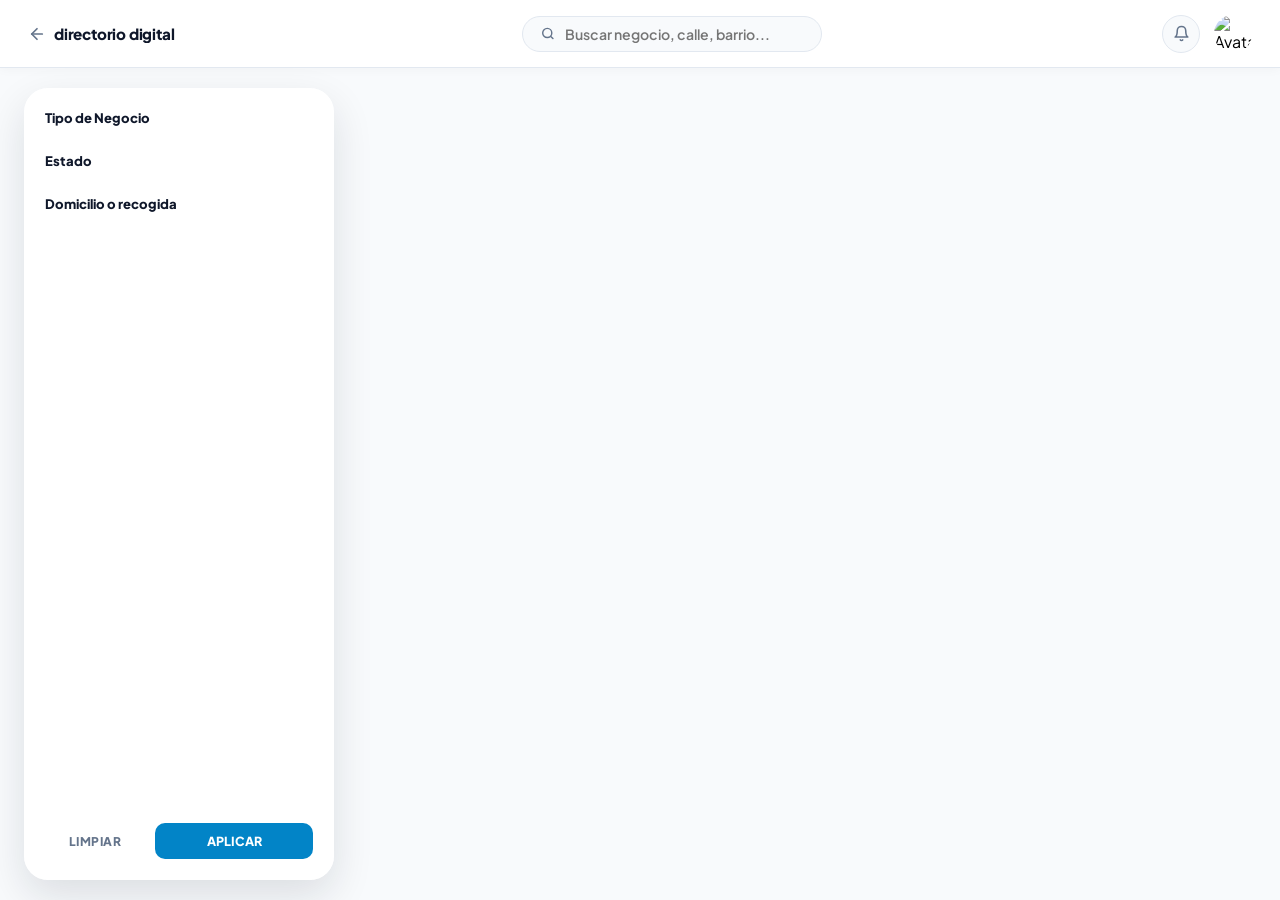
==== commit b8b6fa67: "Add files via upload" ====
--- a/mapa.html
+++ b/mapa.html
@@ -4,7 +4,7 @@
   <meta charset="UTF-8">
   <meta name="viewport" content="width=device-width, initial-scale=1.0">
   <title>Directorio Digital — Explorar Mapa</title>
-  
+
   <!-- Google Fonts -->
   <link rel="preconnect" href="https://fonts.googleapis.com">
   <link rel="preconnect" href="https://fonts.gstatic.com" crossorigin>
@@ -18,6 +18,7 @@
       --muted-text: #64748b;
       --border-light: #e2e8f0;
       --panel-bg: rgba(255, 255, 255, 0.96);
+      --whatsapp-green: #16a34a;
     }
 
     * {
@@ -56,12 +57,19 @@
       z-index: 1000;
       flex-shrink: 0;
       box-shadow: 0 2px 10px rgba(0, 0, 0, 0.03);
+      gap: 20px;
     }
 
     .header-nav {
       display: flex;
       align-items: center;
-      gap: 24px;
+      gap: 20px;
+      overflow-x: auto;
+      scrollbar-width: none;
+      min-width: 0;
+    }
+    .header-nav::-webkit-scrollbar {
+      display: none;
     }
 
     .dashboard-logo {
@@ -91,13 +99,15 @@
     .header-nav button {
       background: none;
       border: none;
-      font-size: 0.95rem;
+      font-size: 0.88rem;
       font-weight: 700;
       color: var(--muted-text);
       cursor: pointer;
       padding: 6px 0;
       position: relative;
       transition: color 0.2s;
+      white-space: nowrap;
+      flex-shrink: 0;
     }
 
     .header-nav button.active {
@@ -124,7 +134,8 @@
       display: flex;
       align-items: center;
       gap: 10px;
-      width: 360px;
+      width: 300px;
+      flex-shrink: 0;
     }
 
     .search-pill-header input {
@@ -141,6 +152,7 @@
       display: flex;
       align-items: center;
       gap: 14px;
+      flex-shrink: 0;
     }
 
     .header-icon-btn {
@@ -213,6 +225,9 @@
       display: grid;
       grid-template-columns: 1fr 1fr;
       gap: 8px;
+      max-height: 260px;
+      overflow-y: auto;
+      padding-right: 2px;
     }
 
     .property-type-btn {
@@ -225,16 +240,18 @@
       align-items: center;
       gap: 6px;
       cursor: pointer;
-      font-size: 0.76rem;
+      font-size: 0.72rem;
       font-weight: 700;
       color: var(--muted-text);
       transition: all 0.2s;
+      text-align: center;
     }
 
     .property-type-btn svg {
       stroke: var(--primary-blue);
       width: 20px;
       height: 20px;
+      flex-shrink: 0;
     }
 
     .property-type-btn.active {
@@ -243,76 +260,28 @@
       background: #f0f9ff;
     }
 
-    .budget-val {
-      font-size: 0.75rem;
-      font-weight: 700;
-      color: var(--muted-text);
-      margin-bottom: 4px;
-    }
-
-    .budget-slider {
-      width: 100%;
-      accent-color: var(--primary-blue);
-      cursor: pointer;
-    }
-
-    .room-selector-group {
-      display: flex;
-      flex-direction: column;
+    .chip-row {
+      display: flex;
+      flex-wrap: wrap;
       gap: 6px;
     }
 
-    .room-label {
+    .chip-btn {
+      background: #ffffff;
+      border: 1.5px solid var(--border-light);
+      border-radius: 999px;
+      padding: 6px 12px;
       font-size: 0.72rem;
-      font-weight: 700;
-      color: var(--muted-text);
-    }
-
-    .room-buttons {
-      display: grid;
-      grid-template-columns: repeat(5, 1fr);
-      gap: 4px;
-    }
-
-    .room-btn {
-      background: #ffffff;
-      border: 1px solid var(--border-light);
-      border-radius: 6px;
-      padding: 6px 0;
-      font-size: 0.75rem;
       font-weight: 700;
       color: var(--dark-text);
       cursor: pointer;
       transition: all 0.2s;
     }
 
-    .room-btn.active {
+    .chip-btn.active {
       background: var(--primary-blue);
       border-color: var(--primary-blue);
       color: #ffffff;
-    }
-
-    .amenities-list {
-      display: flex;
-      flex-direction: column;
-      gap: 8px;
-    }
-
-    .amenity-row {
-      display: flex;
-      justify-content: space-between;
-      align-items: center;
-      font-size: 0.78rem;
-      font-weight: 600;
-      color: var(--dark-text);
-      cursor: pointer;
-    }
-
-    .amenity-row input[type="checkbox"] {
-      width: 16px;
-      height: 16px;
-      accent-color: var(--primary-blue);
-      cursor: pointer;
     }
 
     .sidebar-actions {
@@ -371,7 +340,7 @@
     }
 
     .property-card {
-      width: 240px;
+      width: 230px;
       background: #ffffff;
       border-radius: 18px;
       overflow: hidden;
@@ -390,7 +359,7 @@
     .property-thumb-wrap {
       position: relative;
       width: 100%;
-      height: 115px;
+      height: 100px;
       padding: 6px 6px 0;
     }
 
@@ -405,12 +374,11 @@
       position: absolute;
       top: 12px;
       left: 12px;
-      background: rgba(255, 255, 255, 0.92);
+      background: rgba(255, 255, 255, 0.95);
       padding: 3px 8px;
       border-radius: 6px;
-      font-size: 0.65rem;
+      font-size: 0.63rem;
       font-weight: 800;
-      color: var(--dark-text);
     }
 
     .property-details {
@@ -418,14 +386,17 @@
     }
 
     .property-price {
-      font-size: 0.95rem;
+      font-size: 0.85rem;
       font-weight: 800;
       color: var(--dark-text);
       margin-bottom: 2px;
+      white-space: nowrap;
+      overflow: hidden;
+      text-overflow: ellipsis;
     }
 
     .property-title {
-      font-size: 0.76rem;
+      font-size: 0.72rem;
       font-weight: 700;
       color: var(--muted-text);
       margin-bottom: 2px;
@@ -435,11 +406,41 @@
     }
 
     .property-address {
-      font-size: 0.7rem;
+      font-size: 0.68rem;
       color: #94a3b8;
       white-space: nowrap;
       overflow: hidden;
       text-overflow: ellipsis;
+      margin-bottom: 8px;
+    }
+
+    .property-actions {
+      display: flex;
+      gap: 6px;
+    }
+
+    .property-action-btn {
+      flex: 1;
+      text-align: center;
+      font-size: 0.66rem;
+      font-weight: 800;
+      padding: 7px 4px;
+      border-radius: 8px;
+      text-decoration: none;
+      white-space: nowrap;
+      overflow: hidden;
+      text-overflow: ellipsis;
+    }
+
+    .property-action-btn.whatsapp {
+      background: var(--whatsapp-green);
+      color: #ffffff;
+    }
+
+    .property-action-btn.directions {
+      background: #f1f5f9;
+      color: var(--dark-text);
+      border: 1px solid var(--border-light);
     }
 
     .mobile-filter-btn {
@@ -491,18 +492,6 @@
       }
       .dashboard-header {
         padding: 0 16px;
-      }
-      .header-nav {
-        gap: 16px;
-        overflow-x: auto;
-        scrollbar-width: none;
-      }
-      .header-nav::-webkit-scrollbar {
-        display: none;
-      }
-      .header-nav button {
-        white-space: nowrap;
-        flex-shrink: 0;
       }
       .mobile-filter-btn {
         display: flex;
@@ -528,10 +517,10 @@
         bottom: 16px;
       }
       .property-card {
-        width: 200px;
+        width: 190px;
       }
       .property-thumb-wrap {
-        height: 100px;
+        height: 90px;
       }
     }
   </style>
@@ -539,17 +528,15 @@
 <body>
 
   <div class="map-dashboard-app">
-    
+
     <!-- Top Header -->
     <header class="dashboard-header">
-      <nav class="header-nav">
+      <nav class="header-nav" id="headerNav">
         <a href="index.html" class="dashboard-logo" aria-label="Volver al inicio">
           <svg width="18" height="18" viewBox="0 0 24 24" fill="none" stroke="currentColor" stroke-width="2.3" stroke-linecap="round" stroke-linejoin="round"><line x1="19" y1="12" x2="5" y2="12"></line><polyline points="12 19 5 12 12 5"></polyline></svg>
           directorio digital
         </a>
-        <button class="active">Restaurantes</button>
-        <button>Cafés & Bares</button>
-        <button>Hoteles</button>
+        <!-- Los botones de categoría se generan dinámicamente en JS (buildCategoryButtons) -->
       </nav>
 
       <div class="search-pill-header">
@@ -557,7 +544,7 @@
           <circle cx="11" cy="11" r="8"></circle>
           <line x1="21" y1="21" x2="16.65" y2="16.65"></line>
         </svg>
-        <input type="text" id="topSearchInput" placeholder="Circunvalar, Pinares, Centro..." onkeyup="filterPlaces()">
+        <input type="text" id="topSearchInput" placeholder="Buscar negocio, calle, barrio..." onkeyup="filterPlaces()">
       </div>
 
       <div class="header-user-side">
@@ -583,69 +570,22 @@
       <aside class="floating-sidebar" id="sidebarPanel">
         <div>
           <div class="filter-group-title">Tipo de Negocio</div>
-          <div class="property-type-grid">
-            <button class="property-type-btn active" onclick="selectType('todos', this)">
-              <svg viewBox="0 0 24 24" fill="none" stroke-width="2"><path d="M3 9l9-7 9 7v11a2 2 0 0 1-2 2H5a2 2 0 0 1-2-2z"></path></svg>
-              Todos <span class="ptb-count" data-cat="todos">(0)</span>
-            </button>
-            <button class="property-type-btn" onclick="selectType('Café', this)">
-              <svg viewBox="0 0 24 24" fill="none" stroke-width="2"><path d="M18 8h1a4 4 0 0 1 0 8h-1"></path><path d="M2 8h16v9a4 4 0 0 1-4 4H6a4 4 0 0 1-4-4V8z"></path></svg>
-              Cafés <span class="ptb-count" data-cat="Café">(0)</span>
-            </button>
-            <button class="property-type-btn" onclick="selectType('Restaurante', this)">
-              <svg viewBox="0 0 24 24" fill="none" stroke-width="2"><circle cx="12" cy="12" r="10"></circle><path d="M12 6v6l4 2"></path></svg>
-              Restaurantes <span class="ptb-count" data-cat="Restaurante">(0)</span>
-            </button>
-            <button class="property-type-btn" onclick="selectType('Hotel', this)">
-              <svg viewBox="0 0 24 24" fill="none" stroke-width="2"><path d="M3 21h18"></path><path d="M5 21V5a2 2 0 0 1 2-2h10a2 2 0 0 1 2 2v16"></path></svg>
-              Hoteles <span class="ptb-count" data-cat="Hotel">(0)</span>
-            </button>
+          <div class="property-type-grid" id="sidebarCategoryButtons">
+            <!-- Se genera dinámicamente en JS (buildCategoryButtons) -->
           </div>
         </div>
 
-        <div class="budget-box">
-          <div class="filter-group-title" style="margin-bottom:2px;">Presupuesto Promedio</div>
-          <div class="budget-val" id="budgetDisplay">$20K - $120K COP</div>
-          <input type="range" class="budget-slider" min="20" max="250" value="120" oninput="document.getElementById('budgetDisplay').innerText = '$20K - $' + this.value + 'K COP'">
-        </div>
-
-        <div class="room-selector-group">
-          <div class="filter-group-title" style="margin-bottom:0;">Capacidad / Mesa</div>
-          
-          <span class="room-label">Personas</span>
-          <div class="room-buttons">
-            <button class="room-btn">1</button>
-            <button class="room-btn">2</button>
-            <button class="room-btn active">3</button>
-            <button class="room-btn">4</button>
-            <button class="room-btn">5+</button>
-          </div>
-
-          <span class="room-label" style="margin-top:4px;">Ambiente</span>
-          <div class="room-buttons">
-            <button class="room-btn">1</button>
-            <button class="room-btn active">2</button>
-            <button class="room-btn">3</button>
-            <button class="room-btn">4</button>
-            <button class="room-btn">5+</button>
+        <div>
+          <div class="filter-group-title">Estado</div>
+          <div class="chip-row" id="estadoChips">
+            <!-- Se genera dinámicamente en JS (buildEstadoChips) -->
           </div>
         </div>
 
         <div>
-          <div class="filter-group-title">Servicios</div>
-          <div class="amenities-list">
-            <label class="amenity-row">
-              <span>Pet Friendly</span>
-              <input type="checkbox" checked>
-            </label>
-            <label class="amenity-row">
-              <span>Zona WiFi & Cowork</span>
-              <input type="checkbox">
-            </label>
-            <label class="amenity-row">
-              <span>Parqueadero Gratis</span>
-              <input type="checkbox">
-            </label>
+          <div class="filter-group-title">Domicilio o recogida</div>
+          <div class="chip-row" id="entregaChips">
+            <!-- Se genera dinámicamente en JS (buildEntregaChips) -->
           </div>
         </div>
 
@@ -667,8 +607,9 @@
     </div>
   </div>
 
-  <!-- Firebase (mismo proyecto que tu app gogo-ayuda-pereira; colección nueva
-       "directorio_negocios" para no tocar la colección "negocios" de esa otra app) -->
+  <!-- Firebase (mismo proyecto de Firebase que ya usabas en gogo-ayuda-pereira;
+       colección "directorio_negocios" con los negocios migrados desde
+       soygogo.com/pereira-ayuda/negocios) -->
   <script src="https://www.gstatic.com/firebasejs/10.13.1/firebase-app-compat.js"></script>
   <script src="https://www.gstatic.com/firebasejs/10.13.1/firebase-firestore-compat.js"></script>
   <script src="https://www.gstatic.com/firebasejs/10.13.1/firebase-auth-compat.js"></script>
@@ -677,20 +618,26 @@
     /* =========================================================================
        CONFIGURACIÓN DE FIREBASE
        Mismo proyecto de Firebase que ya usas en gogo-ayuda-pereira (mismo
-       Firebase Console). Los negocios de este directorio viven en una
-       colección aparte para no mezclarse con los datos de esa otra app.
-
-       Documento esperado en Firestore, colección "directorio_negocios":
+       Firebase Console). Los negocios de este directorio viven en la
+       colección "directorio_negocios", migrados desde la colección
+       "negocios" que alimenta soygogo.com/pereira-ayuda/negocios.
+
+       Documento en Firestore, colección "directorio_negocios":
        {
-         nombre: "Origen & Grano Café",
-         categoria: "Café" | "Restaurante" | "Hotel",
-         etiqueta: "Abierto",
-         precio: "$14.000 COP",
-         descripcion: "Café Especial · Repostería",
-         direccion: "Cra 13 # 14-22, Centro",
-         lat: 4.8143,
-         lng: -75.6946,
-         imagen: "https://..."
+         nombre: "Perfumería instintos",
+         categoria: "otro",                 // clave interna, ver CATEGORY_META
+         categoriaLabel: "Otros",
+         categoriaColor: "#6b7280",
+         estado: "abierto" | "limitada" | "cerrado",
+         estadoLabel: "Abierto",
+         estadoColor: "#16a34a",
+         direccion: "Calle 18, ... Pereira, Risaralda",
+         contacto: "3103924010",            // WhatsApp
+         entrega: "ambos" | "domicilio" | "recogida",
+         descripcion: "Vendemos esencias de perfumes...",
+         lat: 4.8080951,
+         lng: -75.694085,
+         imagen: "https://images.unsplash.com/..."
        }
        ========================================================================= */
     const firebaseConfig = {
@@ -706,13 +653,45 @@
     const db = firebase.firestore();
     const auth = firebase.auth();
 
+    // Categorías reales del directorio (mismas que soygogo.com/pereira-ayuda).
+    // Cada una define: etiqueta visible, color de acento e ícono (SVG con
+    // formas simples: circle/line/rect/polyline, para que nunca se rompa).
+    const CATEGORY_META = {
+      restaurante:  { label: 'Restaurantes',        color: '#ea580c', icon: '<line x1="6" y1="3" x2="6" y2="21"/><line x1="3" y1="3" x2="3" y2="9"/><line x1="9" y1="3" x2="9" y2="9"/><line x1="18" y1="3" x2="18" y2="21"/><circle cx="18" cy="8" r="3"/>' },
+      cafe:         { label: 'Cafés',                color: '#92400e', icon: '<path d="M18 8h1a4 4 0 0 1 0 8h-1"></path><path d="M2 8h16v9a4 4 0 0 1-4 4H6a4 4 0 0 1-4-4V8z"></path>' },
+      panaderia:    { label: 'Panaderías',           color: '#b45309', icon: '<rect x="4" y="10" width="16" height="8" rx="4"/><line x1="8" y1="10" x2="8" y2="6"/><line x1="16" y1="10" x2="16" y2="6"/>' },
+      tienda:       { label: 'Tiendas',              color: '#2563eb', icon: '<rect x="5" y="8" width="14" height="12" rx="2"/><line x1="8" y1="8" x2="8" y2="5"/><line x1="16" y1="8" x2="16" y2="5"/>' },
+      farmacia:     { label: 'Farmacias',            color: '#dc2626', icon: '<circle cx="12" cy="12" r="9"/><line x1="12" y1="7" x2="12" y2="17"/><line x1="7" y1="12" x2="17" y2="12"/>' },
+      ferreteria:   { label: 'Ferreterías',          color: '#57534e', icon: '<circle cx="12" cy="12" r="4"/><line x1="12" y1="2" x2="12" y2="6"/><line x1="12" y1="18" x2="12" y2="22"/><line x1="2" y1="12" x2="6" y2="12"/><line x1="18" y1="12" x2="22" y2="12"/>' },
+      taller_autos: { label: 'Talleres de autos',    color: '#1e293b', icon: '<rect x="3" y="10" width="18" height="7" rx="2"/><circle cx="7" cy="19" r="2"/><circle cx="17" cy="19" r="2"/>' },
+      mascotas:     { label: 'Mascotas',             color: '#16a34a', icon: '<circle cx="12" cy="14" r="4"/><circle cx="6" cy="7" r="1.8"/><circle cx="18" cy="7" r="1.8"/><circle cx="9" cy="3.5" r="1.4"/><circle cx="15" cy="3.5" r="1.4"/>' },
+      servicios:    { label: 'Servicios',            color: '#7c3aed', icon: '<rect x="3" y="7" width="18" height="13" rx="2"/><line x1="8" y1="7" x2="8" y2="4"/><line x1="16" y1="7" x2="16" y2="4"/><line x1="8" y1="4" x2="16" y2="4"/><line x1="3" y1="12" x2="21" y2="12"/>' },
+      ropa:         { label: 'Ropa y zapatos',       color: '#db2777', icon: '<circle cx="12" cy="4" r="1.6"/><line x1="12" y1="5.5" x2="12" y2="8"/><polyline points="4 12 12 8 20 12"/><line x1="4" y1="12" x2="20" y2="12"/>' },
+      psicologia:   { label: 'Servicio psicológico', color: '#0891b2', icon: '<circle cx="12" cy="11" r="8"/><line x1="9" y1="20" x2="7" y2="23"/>' },
+      otro:         { label: 'Otros',                color: '#6b7280', icon: '<circle cx="6" cy="12" r="1.6"/><circle cx="12" cy="12" r="1.6"/><circle cx="18" cy="12" r="1.6"/>' }
+    };
+    const CATEGORY_ORDER = ['restaurante','cafe','panaderia','tienda','farmacia','ferreteria','taller_autos','mascotas','servicios','ropa','psicologia','otro'];
+    const TODOS_ICON = '<path d="M3 9l9-7 9 7v11a2 2 0 0 1-2 2H5a2 2 0 0 1-2-2z"></path>';
+
+    const ESTADO_META = {
+      abierto:  { label: 'Abierto', color: '#16a34a' },
+      limitada: { label: 'Capacidad limitada', color: '#ea580c' },
+      cerrado:  { label: 'Cerrado', color: '#6b7280' }
+    };
+
+    const ENTREGA_META = {
+      domicilio: 'Con domicilio',
+      recogida: 'Solo recogida en sitio',
+      ambos: 'Domicilio y recogida'
+    };
+
     // Datos de respaldo: solo se usan mientras la colección de Firestore esté
     // vacía (o si no se puede conectar), para que el mapa nunca se vea vacío.
     const FALLBACK_PLACES = [
-      { id: 'demo-1', nombre: "Origen & Grano Café", categoria: "Café", etiqueta: "Abierto", precio: "$14.000 COP", descripcion: "Café Especial · Repostería", direccion: "Cra 13 # 14-22, Centro", lat: 4.8143, lng: -75.6946, imagen: "https://images.unsplash.com/photo-1554118811-1e0d58224f24?w=500&auto=format&fit=crop&q=60" },
-      { id: 'demo-2', nombre: "La Brasa Bistro", categoria: "Restaurante", etiqueta: "Recomendado", precio: "$45.000 COP", descripcion: "Cortes Premium · Vinos", direccion: "Av. Circunvalar # 8-45", lat: 4.8095, lng: -75.6880, imagen: "https://images.unsplash.com/photo-1517248135467-4c7edcad34c4?w=500&auto=format&fit=crop&q=60" },
-      { id: 'demo-3', nombre: "Rooftop 360", categoria: "Restaurante", etiqueta: "Popular", precio: "$38.000 COP", descripcion: "Coctelería · Panorámica", direccion: "Calle 14 # 23-11", lat: 4.8160, lng: -75.6920, imagen: "https://images.unsplash.com/photo-1514933651103-005eec06c04b?w=500&auto=format&fit=crop&q=60" },
-      { id: 'demo-4', nombre: "Casa Verde Suites", categoria: "Hotel", etiqueta: "Boutique", precio: "$180.000 COP", descripcion: "Hospedaje · Desayuno", direccion: "Sector Los Álamos", lat: 4.8010, lng: -75.6840, imagen: "https://images.unsplash.com/photo-1566073771259-6a8506099945?w=500&auto=format&fit=crop&q=60" }
+      { id: 'demo-1', nombre: "Origen & Grano Café", categoria: "cafe", categoriaLabel: CATEGORY_META.cafe.label, categoriaColor: CATEGORY_META.cafe.color, estado: "abierto", estadoLabel: "Abierto", estadoColor: ESTADO_META.abierto.color, entrega: "ambos", descripcion: "Café Especial · Repostería", direccion: "Cra 13 # 14-22, Centro", contacto: "", lat: 4.8143, lng: -75.6946, imagen: "https://images.unsplash.com/photo-1554118811-1e0d58224f24?w=500&auto=format&fit=crop&q=60" },
+      { id: 'demo-2', nombre: "La Brasa Bistro", categoria: "restaurante", categoriaLabel: CATEGORY_META.restaurante.label, categoriaColor: CATEGORY_META.restaurante.color, estado: "abierto", estadoLabel: "Abierto", estadoColor: ESTADO_META.abierto.color, entrega: "ambos", descripcion: "Cortes Premium · Vinos", direccion: "Av. Circunvalar # 8-45", contacto: "", lat: 4.8095, lng: -75.6880, imagen: "https://images.unsplash.com/photo-1517248135467-4c7edcad34c4?w=500&auto=format&fit=crop&q=60" },
+      { id: 'demo-3', nombre: "Rooftop 360", categoria: "restaurante", categoriaLabel: CATEGORY_META.restaurante.label, categoriaColor: CATEGORY_META.restaurante.color, estado: "limitada", estadoLabel: "Capacidad limitada", estadoColor: ESTADO_META.limitada.color, entrega: "recogida", descripcion: "Coctelería · Panorámica", direccion: "Calle 14 # 23-11", contacto: "", lat: 4.8160, lng: -75.6920, imagen: "https://images.unsplash.com/photo-1514933651103-005eec06c04b?w=500&auto=format&fit=crop&q=60" },
+      { id: 'demo-4', nombre: "Casa Verde Suites", categoria: "otro", categoriaLabel: CATEGORY_META.otro.label, categoriaColor: CATEGORY_META.otro.color, estado: "abierto", estadoLabel: "Abierto", estadoColor: ESTADO_META.abierto.color, entrega: "ambos", descripcion: "Hospedaje · Desayuno", direccion: "Sector Los Álamos", contacto: "", lat: 4.8010, lng: -75.6840, imagen: "https://images.unsplash.com/photo-1566073771259-6a8506099945?w=500&auto=format&fit=crop&q=60" }
     ];
     const FALLBACK_MAP = FALLBACK_PLACES.reduce((acc, p) => { acc[p.id] = p; return acc; }, {});
 
@@ -740,6 +719,8 @@
     let firestoreHasData = false;
     let markers = {};           // id -> google.maps.Marker
     let currentCategory = 'todos';
+    let currentEstado = 'todos';
+    let currentEntrega = 'todos';
     let activeId = null;
 
     function showBanner(msg, type) {
@@ -756,10 +737,71 @@
       return firestoreHasData ? negocios : FALLBACK_MAP;
     }
 
-    function pinIcon(active) {
-      const fill = active ? '#0f172a' : '#0284c7';
-      const ring = active ? 'rgba(15,23,42,0.25)' : 'rgba(2,132,199,0.35)';
-      const size = active ? 30 : 24;
+    // --- Construcción dinámica de los botones/chips de filtro ---
+    function buildCategoryButtons() {
+      const headerNav = document.getElementById('headerNav');
+      const sidebarGrid = document.getElementById('sidebarCategoryButtons');
+
+      const makeHeaderBtn = (key, label) => {
+        const btn = document.createElement('button');
+        btn.textContent = label;
+        btn.dataset.cat = key;
+        if (key === 'todos') btn.classList.add('active');
+        btn.onclick = () => applyCategory(key);
+        return btn;
+      };
+
+      const makeSidebarBtn = (key, label, icon) => {
+        const btn = document.createElement('button');
+        btn.className = 'property-type-btn';
+        btn.dataset.cat = key;
+        if (key === 'todos') btn.classList.add('active');
+        btn.onclick = () => applyCategory(key);
+        btn.innerHTML = `<svg viewBox="0 0 24 24" fill="none" stroke-width="2" stroke-linecap="round" stroke-linejoin="round">${icon}</svg>${label} <span class="ptb-count" data-cat="${key}">(0)</span>`;
+        return btn;
+      };
+
+      headerNav.appendChild(makeHeaderBtn('todos', 'Todos'));
+      sidebarGrid.appendChild(makeSidebarBtn('todos', 'Todos', TODOS_ICON));
+
+      CATEGORY_ORDER.forEach(key => {
+        const meta = CATEGORY_META[key];
+        headerNav.appendChild(makeHeaderBtn(key, meta.label));
+        sidebarGrid.appendChild(makeSidebarBtn(key, meta.label, meta.icon));
+      });
+    }
+
+    function buildEstadoChips() {
+      const wrap = document.getElementById('estadoChips');
+      const options = [['todos', 'Todos'], ['abierto', 'Abiertos'], ['limitada', 'Cap. limitada'], ['cerrado', 'Cerrados']];
+      options.forEach(([key, label]) => {
+        const btn = document.createElement('button');
+        btn.className = 'chip-btn' + (key === 'todos' ? ' active' : '');
+        btn.textContent = label;
+        btn.dataset.estado = key;
+        btn.onclick = () => applyEstado(key);
+        wrap.appendChild(btn);
+      });
+    }
+
+    function buildEntregaChips() {
+      const wrap = document.getElementById('entregaChips');
+      const options = [['todos', 'Todos'], ['domicilio', 'Con domicilio'], ['recogida', 'Solo recogida']];
+      options.forEach(([key, label]) => {
+        const btn = document.createElement('button');
+        btn.className = 'chip-btn' + (key === 'todos' ? ' active' : '');
+        btn.textContent = label;
+        btn.dataset.entrega = key;
+        btn.onclick = () => applyEntrega(key);
+        wrap.appendChild(btn);
+      });
+    }
+
+    function pinIcon(p, active) {
+      const closed = p.estado === 'cerrado';
+      const fill = closed ? '#94a3b8' : (p.categoriaColor || '#0284c7');
+      const ring = active ? 'rgba(15,23,42,0.28)' : (closed ? 'rgba(148,163,184,0.3)' : 'rgba(2,132,199,0.28)');
+      const size = active ? 32 : 24;
       const svg = `<svg xmlns="http://www.w3.org/2000/svg" width="${size}" height="${size}" viewBox="0 0 24 24">
         <circle cx="12" cy="12" r="10" fill="${ring}"/>
         <circle cx="12" cy="12" r="6" fill="${fill}" stroke="#ffffff" stroke-width="2"/>
@@ -771,19 +813,48 @@
       };
     }
 
+    function whatsappUrl(contacto) {
+      const digits = (contacto || '').replace(/\D/g, '');
+      if (!digits) return null;
+      const withCountry = digits.length === 10 ? '57' + digits : digits;
+      return `https://wa.me/${withCountry}`;
+    }
+
+    function directionsUrl(p) {
+      return `https://www.google.com/maps/dir/?api=1&destination=${p.lat},${p.lng}`;
+    }
+
+    function actionsHtml(p) {
+      const wa = whatsappUrl(p.contacto);
+      let html = '<div class="property-actions" onclick="event.stopPropagation()">';
+      if (wa) {
+        html += `<a class="property-action-btn whatsapp" href="${wa}" target="_blank" rel="noopener">WhatsApp</a>`;
+      }
+      html += `<a class="property-action-btn directions" href="${directionsUrl(p)}" target="_blank" rel="noopener">Cómo llegar</a>`;
+      html += '</div>';
+      return html;
+    }
+
     function popupHtml(p) {
+      const estColor = p.estadoColor || '#16a34a';
       return `
-        <div style="padding:8px 8px 12px; width:210px; font-family:'Plus Jakarta Sans', sans-serif;">
-          <img src="${p.imagen || ''}" style="width:100%; height:110px; border-radius:10px; object-fit:cover; margin-bottom:6px;">
-          <div style="font-weight:800; font-size:0.95rem; color:#0f172a;">${p.precio || ''}</div>
-          <div style="font-weight:700; font-size:0.75rem; color:#64748b;">${p.nombre || ''}</div>
-          <div style="font-size:0.7rem; color:#94a3b8;">${p.direccion || ''}</div>
+        <div style="padding:8px 8px 12px; width:230px; font-family:'Plus Jakarta Sans', sans-serif;">
+          <img src="${p.imagen || ''}" style="width:100%; height:110px; border-radius:10px; object-fit:cover; margin-bottom:8px;">
+          <div style="display:flex; align-items:center; gap:6px; margin-bottom:4px;">
+            <span style="display:inline-block; width:8px; height:8px; border-radius:50%; background:${estColor};"></span>
+            <span style="font-size:0.68rem; font-weight:800; color:${estColor};">${p.estadoLabel || ''}</span>
+          </div>
+          <div style="font-weight:800; font-size:0.92rem; color:#0f172a; margin-bottom:2px;">${p.nombre || ''}</div>
+          <div style="font-weight:700; font-size:0.72rem; color:#64748b; margin-bottom:2px;">${p.categoriaLabel || ''}</div>
+          <div style="font-size:0.68rem; color:#94a3b8; margin-bottom:8px;">${p.direccion || ''}</div>
+          ${actionsHtml(p)}
         </div>
       `;
     }
 
     function updateCounts(all) {
-      const counts = { todos: all.length, 'Café': 0, 'Restaurante': 0, 'Hotel': 0 };
+      const counts = { todos: all.length };
+      CATEGORY_ORDER.forEach(k => counts[k] = 0);
       all.forEach(p => { if (counts[p.categoria] !== undefined) counts[p.categoria]++; });
       document.querySelectorAll('.ptb-count').forEach(el => {
         el.textContent = `(${counts[el.dataset.cat] || 0})`;
@@ -798,8 +869,10 @@
       const search = (document.getElementById('topSearchInput').value || '').toLowerCase();
       const entries = Object.entries(source).filter(([, p]) => {
         const matchCat = currentCategory === 'todos' || p.categoria === currentCategory;
+        const matchEstado = currentEstado === 'todos' || p.estado === currentEstado;
+        const matchEntrega = currentEntrega === 'todos' || p.entrega === currentEntrega || p.entrega === 'ambos';
         const matchTxt = (p.nombre || '').toLowerCase().includes(search) || (p.direccion || '').toLowerCase().includes(search);
-        return matchCat && matchTxt;
+        return matchCat && matchEstado && matchEntrega && matchTxt;
       });
 
       // Tarjetas del carrusel inferior
@@ -810,15 +883,17 @@
         card.className = 'property-card' + (id === activeId ? ' active' : '');
         card.id = `card-${id}`;
         card.onclick = () => focusPlace(id);
+        const estColor = p.estadoColor || '#16a34a';
         card.innerHTML = `
           <div class="property-thumb-wrap">
-            <span class="property-tag-badge">${p.etiqueta || ''}</span>
+            <span class="property-tag-badge" style="color:${estColor};">${p.estadoLabel || ''}</span>
             <img class="property-thumb" src="${p.imagen || ''}" alt="${p.nombre || ''}">
           </div>
           <div class="property-details">
-            <div class="property-price">${p.precio || ''}</div>
-            <div class="property-title">${p.descripcion || ''}</div>
+            <div class="property-price">${p.nombre || ''}</div>
+            <div class="property-title">${p.categoriaLabel || ''}</div>
             <div class="property-address">${p.direccion || ''}</div>
+            ${actionsHtml(p)}
           </div>
         `;
         slider.appendChild(card);
@@ -837,12 +912,12 @@
         if (typeof p.lat !== 'number' || typeof p.lng !== 'number') return;
         if (markers[id]) {
           markers[id].setPosition({ lat: p.lat, lng: p.lng });
-          markers[id].setIcon(pinIcon(id === activeId));
+          markers[id].setIcon(pinIcon(p, id === activeId));
         } else {
           const marker = new google.maps.Marker({
             position: { lat: p.lat, lng: p.lng },
             map,
-            icon: pinIcon(id === activeId),
+            icon: pinIcon(p, id === activeId),
             title: p.nombre || ''
           });
           marker.addListener('click', () => focusPlace(id));
@@ -875,14 +950,34 @@
         targetCard.scrollIntoView({ behavior: 'smooth', block: 'nearest', inline: 'center' });
       }
 
-      if (prevActive && markers[prevActive]) markers[prevActive].setIcon(pinIcon(false));
-      if (markers[id]) markers[id].setIcon(pinIcon(true));
-    }
-
-    function selectType(cat, btn) {
+      const source = currentSource();
+      if (prevActive && markers[prevActive] && source[prevActive]) markers[prevActive].setIcon(pinIcon(source[prevActive], false));
+      if (markers[id] && source[id]) markers[id].setIcon(pinIcon(source[id], true));
+    }
+
+    function applyCategory(cat) {
       currentCategory = cat;
-      document.querySelectorAll('.property-type-btn').forEach(b => b.classList.remove('active'));
-      btn.classList.add('active');
+      document.querySelectorAll('[data-cat]').forEach(b => {
+        if (b.classList.contains('property-type-btn') || b.tagName === 'BUTTON') {
+          b.classList.toggle('active', b.dataset.cat === cat);
+        }
+      });
+      renderAll();
+    }
+
+    function applyEstado(estado) {
+      currentEstado = estado;
+      document.querySelectorAll('#estadoChips .chip-btn').forEach(b => {
+        b.classList.toggle('active', b.dataset.estado === estado);
+      });
+      renderAll();
+    }
+
+    function applyEntrega(entrega) {
+      currentEntrega = entrega;
+      document.querySelectorAll('#entregaChips .chip-btn').forEach(b => {
+        b.classList.toggle('active', b.dataset.entrega === entrega);
+      });
       renderAll();
     }
 
@@ -892,8 +987,12 @@
 
     function resetFilters() {
       currentCategory = 'todos';
+      currentEstado = 'todos';
+      currentEntrega = 'todos';
       document.getElementById('topSearchInput').value = '';
-      document.querySelectorAll('.property-type-btn').forEach((b, i) => b.classList.toggle('active', i === 0));
+      document.querySelectorAll('[data-cat]').forEach(b => b.classList.toggle('active', b.dataset.cat === 'todos'));
+      document.querySelectorAll('#estadoChips .chip-btn').forEach(b => b.classList.toggle('active', b.dataset.estado === 'todos'));
+      document.querySelectorAll('#entregaChips .chip-btn').forEach(b => b.classList.toggle('active', b.dataset.entrega === 'todos'));
       renderAll();
     }
 
@@ -905,7 +1004,7 @@
     function initGoogleMap() {
       map = new google.maps.Map(document.getElementById('map'), {
         center: PEREIRA_CENTER,
-        zoom: 14,
+        zoom: 13,
         styles: MAP_LIGHT_STYLE,
         disableDefaultUI: false,
         zoomControl: true,
@@ -918,6 +1017,10 @@
       renderAll();
     }
     window.initGoogleMap = initGoogleMap;
+
+    buildCategoryButtons();
+    buildEstadoChips();
+    buildEntregaChips();
 
     // Autenticación anónima (mismo mecanismo que gogo-ayuda-pereira) + escucha
     // en tiempo real de la colección "directorio_negocios"
@@ -950,4 +1053,4 @@
        de esta API Key, o el mapa no cargará. -->
   <script async defer src="https://maps.googleapis.com/maps/api/js?key=AIzaSyAHk56a7SXa61oy1xaTOdPQ_bLZ3E_Tcls&callback=initGoogleMap"></script>
 </body>
-</html>+</html>
